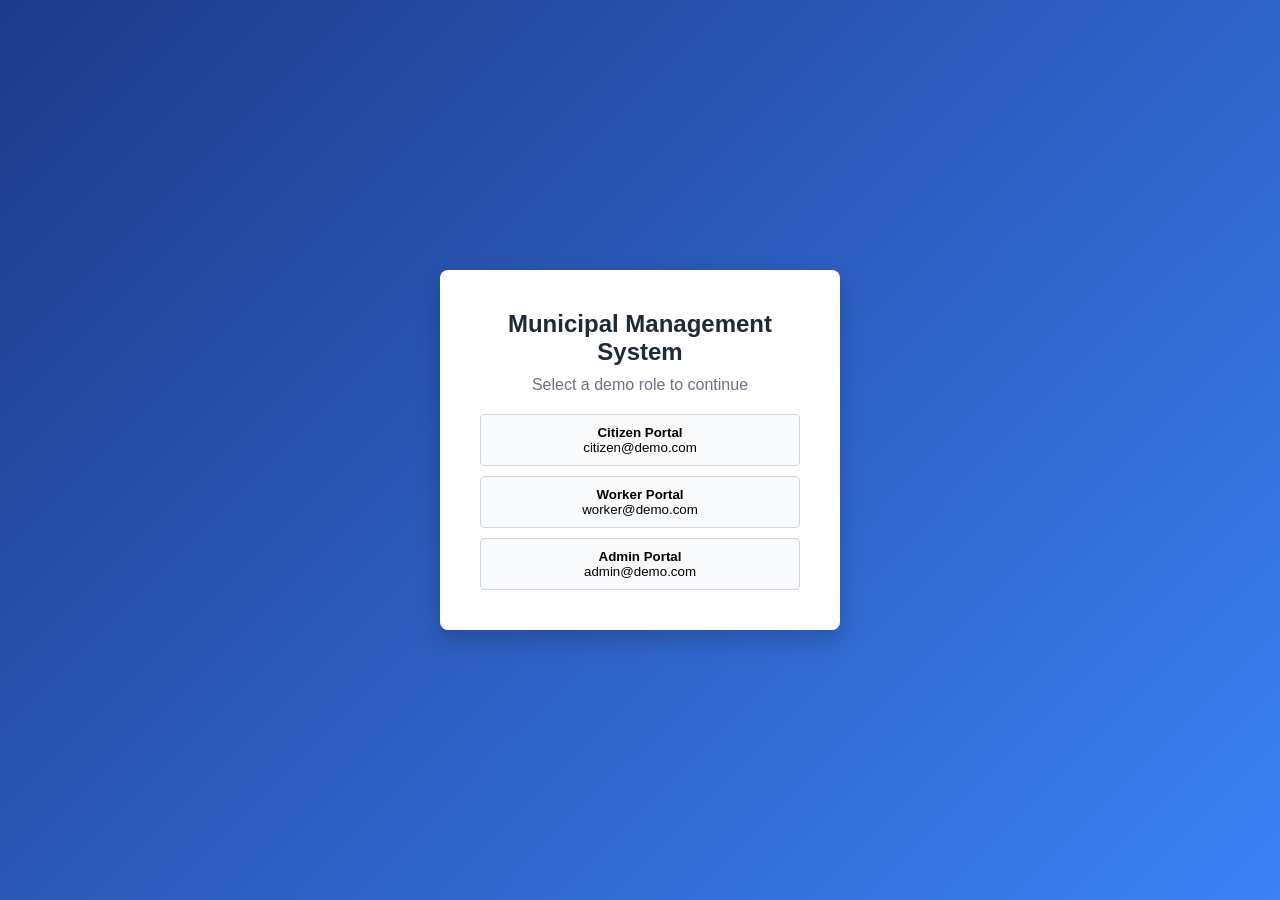
==== index.html @ f587d0be "Initial commit of Municipal Management System" ====
<!DOCTYPE html>
<html lang="en">
<head>
    <meta charset="UTF-8">
    <meta name="viewport" content="width=device-width, initial-scale=1.0">
    <title>Municipal Asset & Complaint Management System</title>
    <link rel="stylesheet" href="css/styles.css">
</head>
<body>
    <div class="login-container">
        <div class="login-card">
            <h2>Municipal Management System</h2>
            <p style="color: #6b7280; margin-top: 10px; margin-bottom: 20px;">Select a demo role to continue</p>
            
            <div class="demo-accounts">
                <button class="demo-btn" onclick="login('citizen')">
                    <strong>Citizen Portal</strong><br>
                    citizen@demo.com
                </button>
                <button class="demo-btn" onclick="login('worker')">
                    <strong>Worker Portal</strong><br>
                    worker@demo.com
                </button>
                <button class="demo-btn" onclick="login('admin')">
                    <strong>Admin Portal</strong><br>
                    admin@demo.com
                </button>
            </div>
        </div>
    </div>

    <script>
        function login(role) {
            localStorage.setItem('userRole', role);
            if (role === 'citizen') window.location.href = 'citizen.html';
            else if (role === 'worker') window.location.href = 'worker.html';
            else if (role === 'admin') window.location.href = 'admin.html';
        }
    </script>
</body>
</html>
---- css/styles.css ----
/* Global Styles */
:root {
  --primary-color: #1e3a8a;
  --secondary-color: #3b82f6;
  --bg-color: #f3f4f6;
  --card-bg: #ffffff;
  --text-main: #1f2937;
  --text-muted: #6b7280;
  
  --status-pending: #ef4444; /* Red */
  --status-process: #f59e0b; /* Orange */
  --status-resolved: #10b981; /* Green */
  
  --border-radius: 8px;
  --box-shadow: 0 4px 6px -1px rgba(0, 0, 0, 0.1), 0 2px 4px -1px rgba(0, 0, 0, 0.06);
}

* {
  box-sizing: border-box;
  margin: 0;
  padding: 0;
  font-family: 'Inter', 'Segoe UI', Tahoma, Geneva, Verdana, sans-serif;
}

body {
  background-color: var(--bg-color);
  color: var(--text-main);
  display: flex;
  min-height: 100vh;
  overflow-x: hidden;
}

/* Layout */
.app-container {
  display: flex;
  width: 100%;
}

.sidebar {
  width: 250px;
  background-color: var(--primary-color);
  color: white;
  padding: 20px 0;
  display: flex;
  flex-direction: column;
  transition: width 0.3s;
}

.sidebar .brand {
  font-size: 1.2rem;
  font-weight: bold;
  padding: 0 20px 20px;
  border-bottom: 1px solid rgba(255,255,255,0.1);
  margin-bottom: 20px;
}

.sidebar ul {
  list-style: none;
}

.sidebar ul li a {
  display: block;
  padding: 12px 20px;
  color: #d1d5db;
  text-decoration: none;
  transition: background 0.2s, color 0.2s;
}

.sidebar ul li a:hover, .sidebar ul li a.active {
  background-color: rgba(255,255,255,0.1);
  color: white;
}

.main-content {
  flex: 1;
  display: flex;
  flex-direction: column;
  height: 100vh;
  overflow-y: auto;
}

.header {
  background: var(--card-bg);
  padding: 15px 20px;
  box-shadow: 0 1px 3px rgba(0,0,0,0.1);
  display: flex;
  justify-content: space-between;
  align-items: center;
}

.content-body {
  padding: 20px;
  flex: 1;
}

/* Cards & Dashboard */
.stat-cards {
  display: grid;
  grid-template-columns: repeat(auto-fit, minmax(200px, 1fr));
  gap: 20px;
  margin-bottom: 20px;
}

.stat-card {
  background: var(--card-bg);
  padding: 20px;
  border-radius: var(--border-radius);
  box-shadow: var(--box-shadow);
  display: flex;
  flex-direction: column;
}

.stat-card h3 {
  font-size: 0.9rem;
  color: var(--text-muted);
  margin-bottom: 10px;
}

.stat-card .value {
  font-size: 1.8rem;
  font-weight: bold;
}

.card {
  background: var(--card-bg);
  border-radius: var(--border-radius);
  box-shadow: var(--box-shadow);
  padding: 20px;
  margin-bottom: 20px;
}

.card-header {
  margin-bottom: 15px;
  font-size: 1.1rem;
  font-weight: bold;
  border-bottom: 1px solid #e5e7eb;
  padding-bottom: 10px;
}

/* Map specific */
#map {
  height: 500px;
  width: 100%;
  border-radius: var(--border-radius);
  z-index: 1; /* Keep Leaflet below modals */
}

/* Map Legend */
.info.legend {
  background: white;
  padding: 10px;
  box-shadow: 0 1px 3px rgba(0,0,0,0.2);
  border-radius: 4px;
  line-height: 1.5;
  color: #333;
}
.info.legend i {
  width: 18px;
  height: 18px;
  float: left;
  margin-right: 8px;
  opacity: 0.8;
}
.legend-title {
  font-weight: bold;
  margin-bottom: 5px;
  font-size: 0.85rem;
}

/* Filter bar */
.filter-bar {
  display: flex;
  gap: 15px;
  margin-bottom: 15px;
  flex-wrap: wrap;
}

.filter-group {
  display: flex;
  flex-direction: column;
}

.filter-group label {
  font-size: 0.8rem;
  font-weight: bold;
  margin-bottom: 4px;
}
.filter-group select {
  padding: 6px 10px;
  border-radius: 4px;
  border: 1px solid #d1d5db;
}

/* Forms */
.form-group {
  margin-bottom: 15px;
}
.form-group label {
  display: block;
  font-weight: bold;
  margin-bottom: 5px;
  font-size: 0.9rem;
}
.form-group input, .form-group select, .form-group textarea {
  width: 100%;
  padding: 8px 10px;
  border: 1px solid #d1d5db;
  border-radius: 4px;
}
.btn {
  background-color: var(--secondary-color);
  color: white;
  border: none;
  padding: 10px 15px;
  border-radius: 4px;
  cursor: pointer;
  font-weight: bold;
}
.btn:hover {
  background-color: #2563eb;
}
.btn-primary { background-color: var(--secondary-color); }
.btn-success { background-color: var(--status-resolved); }
.btn-warning { background-color: var(--status-process); }

/* Badges */
.badge {
  padding: 3px 8px;
  border-radius: 12px;
  font-size: 0.75rem;
  font-weight: bold;
  color: white;
}
.badge.pending { background-color: var(--status-pending); }
.badge.under-process { background-color: var(--status-process); }
.badge.resolved { background-color: var(--status-resolved); }
.badge.low { background-color: #9ca3af; }
.badge.medium { background-color: #3b82f6; }
.badge.high { background-color: #f59e0b; }
.badge.critical { background-color: #ef4444; }

/* Tables */
.table-responsive {
  overflow-x: auto;
}
table {
  width: 100%;
  border-collapse: collapse;
}
table th, table td {
  padding: 12px;
  text-align: left;
  border-bottom: 1px solid #e5e7eb;
  font-size: 0.9rem;
}
table th {
  background-color: #f9fafb;
  font-weight: bold;
}

/* Login Page specific */
.login-container {
  display: flex;
  align-items: center;
  justify-content: center;
  min-height: 100vh;
  width: 100%;
  background: linear-gradient(135deg, #1e3a8a 0%, #3b82f6 100%);
}

.login-card {
  background: white;
  padding: 40px;
  border-radius: 8px;
  box-shadow: 0 10px 25px rgba(0,0,0,0.2);
  width: 100%;
  max-width: 400px;
  text-align: center;
}

.demo-accounts {
  margin-top: 20px;
  display: flex;
  flex-direction: column;
  gap: 10px;
}

.demo-btn {
  padding: 10px;
  border: 1px solid #d1d5db;
  border-radius: 4px;
  background: #f9fafb;
  cursor: pointer;
  transition: all 0.2s;
}
.demo-btn:hover {
  background: var(--bg-color);
  border-color: var(--secondary-color);
}

/* Responsive */
@media (max-width: 768px) {
  .app-container {
    flex-direction: column;
  }
  .sidebar {
    width: 100%;
    padding: 10px 0;
  }
  .sidebar ul {
    display: flex;
    overflow-x: auto;
  }
  .sidebar ul li a {
    white-space: nowrap;
  }
  .main-content {
    height: auto;
    overflow: visible;
  }
}
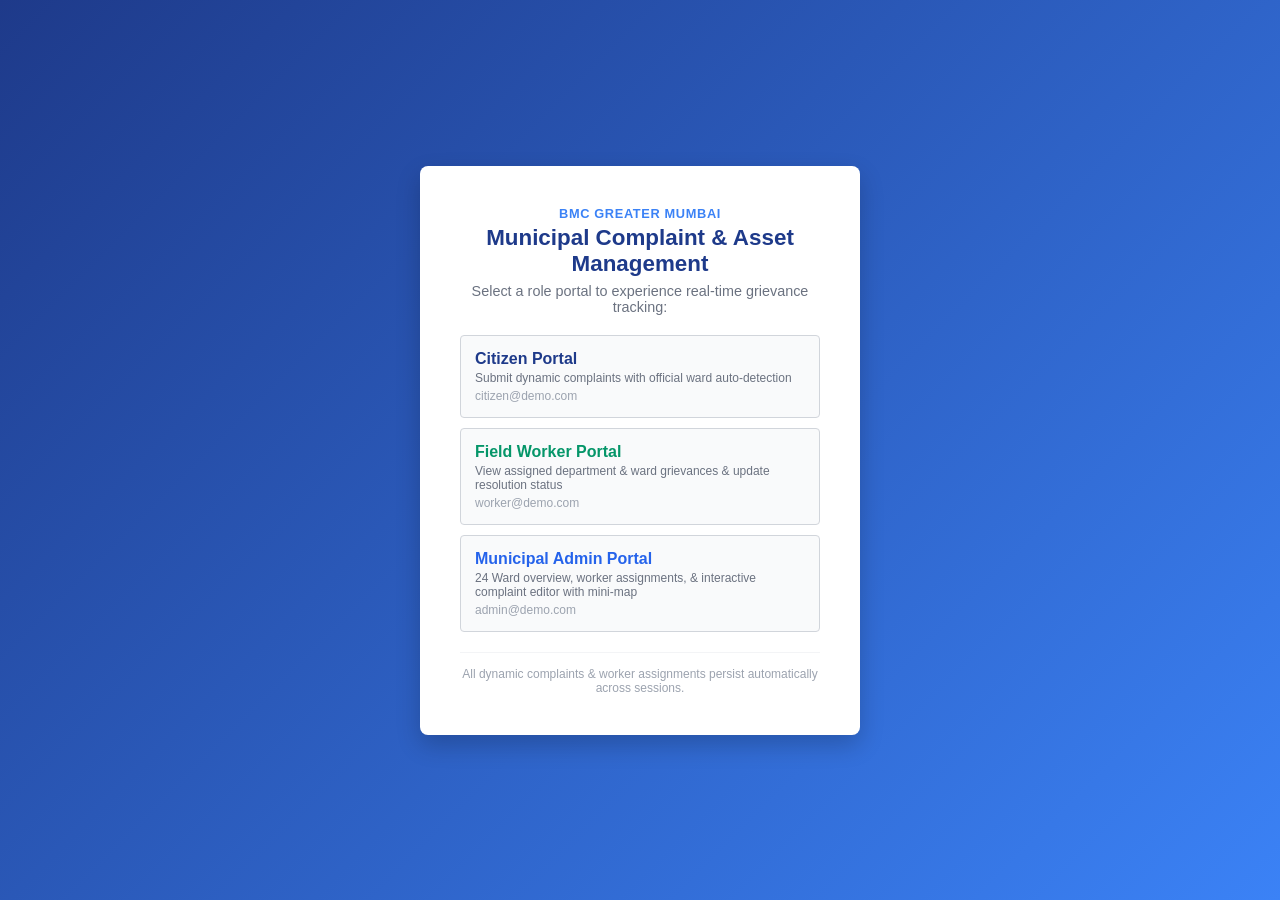
==== commit 8d074722: "Update municipal asset and complaint management modules, data services, and UI" ====
--- a/index.html
+++ b/index.html
@@ -3,28 +3,52 @@
 <head>
     <meta charset="UTF-8">
     <meta name="viewport" content="width=device-width, initial-scale=1.0">
-    <title>Municipal Asset & Complaint Management System</title>
+    <title>Municipal Asset & Complaint Management System - Greater Mumbai</title>
     <link rel="stylesheet" href="css/styles.css">
+    <style>
+        .portal-desc {
+            font-size: 0.75rem;
+            color: #6b7280;
+            margin-top: 3px;
+        }
+        .demo-btn:hover .portal-desc {
+            color: #374151;
+        }
+    </style>
 </head>
 <body>
     <div class="login-container">
-        <div class="login-card">
-            <h2>Municipal Management System</h2>
-            <p style="color: #6b7280; margin-top: 10px; margin-bottom: 20px;">Select a demo role to continue</p>
+        <div class="login-card" style="max-width: 440px;">
+            <div style="font-size: 0.8rem; text-transform: uppercase; letter-spacing: 0.05em; color: var(--secondary-color); font-weight: 700; margin-bottom: 4px;">
+                BMC Greater Mumbai
+            </div>
+            <h2 style="font-size: 1.4rem; color: #1e3a8a;">Municipal Complaint & Asset Management</h2>
+            <p style="color: #6b7280; margin-top: 6px; margin-bottom: 20px; font-size: 0.9rem;">
+                Select a role portal to experience real-time grievance tracking:
+            </p>
             
             <div class="demo-accounts">
-                <button class="demo-btn" onclick="login('citizen')">
-                    <strong>Citizen Portal</strong><br>
-                    citizen@demo.com
+                <button class="demo-btn" onclick="login('citizen')" style="text-align: left; padding: 14px;">
+                    <strong style="color: #1e3a8a; font-size: 1rem;">Citizen Portal</strong>
+                    <div class="portal-desc">Submit dynamic complaints with official ward auto-detection</div>
+                    <div style="font-size: 0.75rem; color: #9ca3af; margin-top: 4px;">citizen@demo.com</div>
                 </button>
-                <button class="demo-btn" onclick="login('worker')">
-                    <strong>Worker Portal</strong><br>
-                    worker@demo.com
+
+                <button class="demo-btn" onclick="login('worker')" style="text-align: left; padding: 14px;">
+                    <strong style="color: #059669; font-size: 1rem;">Field Worker Portal</strong>
+                    <div class="portal-desc">View assigned department & ward grievances & update resolution status</div>
+                    <div style="font-size: 0.75rem; color: #9ca3af; margin-top: 4px;">worker@demo.com</div>
                 </button>
-                <button class="demo-btn" onclick="login('admin')">
-                    <strong>Admin Portal</strong><br>
-                    admin@demo.com
+
+                <button class="demo-btn" onclick="login('admin')" style="text-align: left; padding: 14px;">
+                    <strong style="color: #2563eb; font-size: 1rem;">Municipal Admin Portal</strong>
+                    <div class="portal-desc">24 Ward overview, worker assignments, & interactive complaint editor with mini-map</div>
+                    <div style="font-size: 0.75rem; color: #9ca3af; margin-top: 4px;">admin@demo.com</div>
                 </button>
+            </div>
+            
+            <div style="margin-top: 20px; font-size: 0.75rem; color: #9ca3af; border-top: 1px solid #f3f4f6; padding-top: 14px;">
+                All dynamic complaints & worker assignments persist automatically across sessions.
             </div>
         </div>
     </div>
@@ -33,7 +57,12 @@
         function login(role) {
             localStorage.setItem('userRole', role);
             if (role === 'citizen') window.location.href = 'citizen.html';
-            else if (role === 'worker') window.location.href = 'worker.html';
+            else if (role === 'worker') {
+                if (!localStorage.getItem('currentWorkerId')) {
+                    localStorage.setItem('currentWorkerId', 'WRK-01');
+                }
+                window.location.href = 'worker.html';
+            }
             else if (role === 'admin') window.location.href = 'admin.html';
         }
     </script>
--- a/css/styles.css
+++ b/css/styles.css
@@ -148,23 +148,29 @@
 /* Map Legend */
 .info.legend {
   background: white;
-  padding: 10px;
-  box-shadow: 0 1px 3px rgba(0,0,0,0.2);
-  border-radius: 4px;
-  line-height: 1.5;
-  color: #333;
+  padding: 10px 14px;
+  box-shadow: 0 2px 8px rgba(0,0,0,0.18);
+  border-radius: 6px;
+  line-height: 1.4;
+  color: #1f2937;
+  min-width: 155px;
 }
 .info.legend i {
-  width: 18px;
-  height: 18px;
-  float: left;
+  width: 15px;
+  height: 15px;
+  display: inline-block;
   margin-right: 8px;
-  opacity: 0.8;
+  vertical-align: middle;
+  border-radius: 2px;
+  opacity: 0.9;
 }
 .legend-title {
-  font-weight: bold;
-  margin-bottom: 5px;
+  font-weight: 700;
+  margin-bottom: 8px;
   font-size: 0.85rem;
+  color: #1e3a8a;
+  border-bottom: 1px solid #e5e7eb;
+  padding-bottom: 4px;
 }
 
 /* Filter bar */
@@ -220,8 +226,13 @@
   background-color: #2563eb;
 }
 .btn-primary { background-color: var(--secondary-color); }
+.btn-primary:hover { background-color: #2563eb; }
+.btn-secondary { background-color: #64748b; color: white; }
+.btn-secondary:hover { background-color: #475569; }
 .btn-success { background-color: var(--status-resolved); }
+.btn-success:hover { background-color: #059669; }
 .btn-warning { background-color: var(--status-process); }
+.btn-warning:hover { background-color: #d97706; }
 
 /* Badges */
 .badge {
@@ -230,6 +241,8 @@
   font-size: 0.75rem;
   font-weight: bold;
   color: white;
+  display: inline-block;
+  line-height: 1.2;
 }
 .badge.pending { background-color: var(--status-pending); }
 .badge.under-process { background-color: var(--status-process); }
